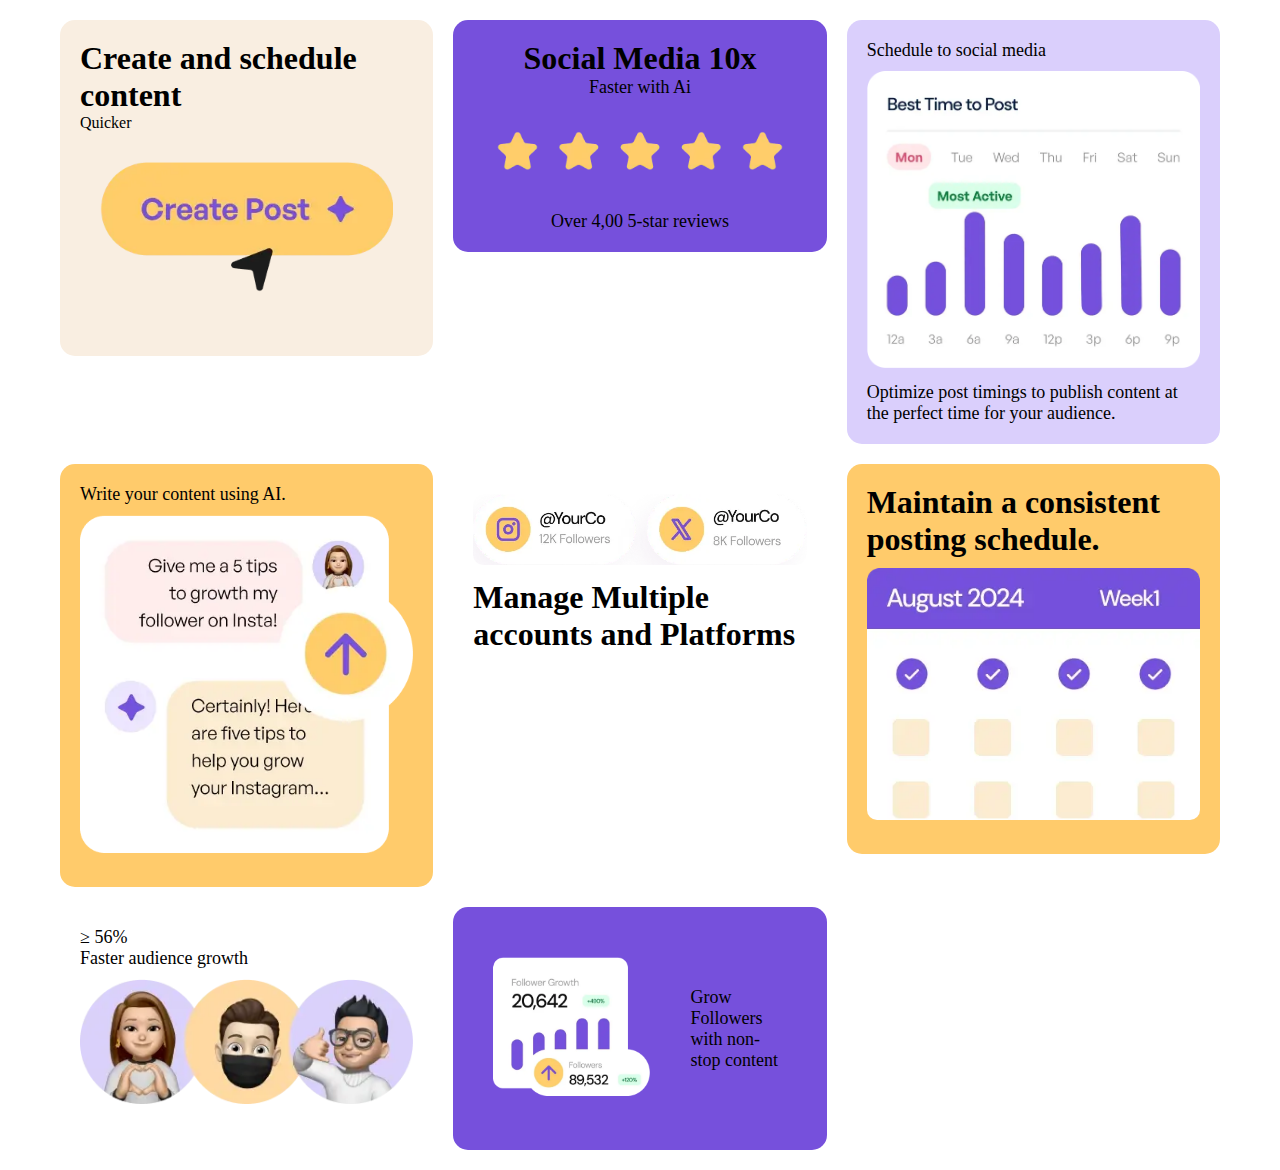
==== index.html @ 74a85be7 "first commit" ====
<!DOCTYPE html>
<html lang="en">
  <head>
    <meta charset="UTF-8" />
    <meta name="viewport" content="width=device-width, initial-scale=1.0" />
    <!-- displays site properly based on user's device -->

    <link
      rel="icon"
      type="image/png"
      sizes="32x32"
      href="bento-grid-main/assets/images/favicon-32x32.png"
    />
    <title>Frontend Mentor | Bento grid</title>
    <link rel="stylesheet" href="styles.css" />
  </head>
  <body>
    <main>
      <section>
        <div class="first-grid">
          <h1>Create and schedule content</h1>
          <span>Quicker</span>
          <div>
            <img
              src="bento-grid-main/assets/images/illustration-create-post.webp"
              alt=""
            />
          </div>
        </div>
      </section>
      <section>
        <div class="second-grid">
          <h1>Social Media <span>10x</span></h1>
          <p>Faster with Ai</p>
          <div>
            <img
              src="bento-grid-main/assets/images/illustration-five-stars.webp"
              alt=""
            />
          </div>
          <p>Over 4,00 5-star reviews</p>
        </div>
      </section>
      <section>
        <div class="third-grid">
          <p>Schedule to social media</p>
          <img
            src="bento-grid-main/assets/images/illustration-schedule-posts.webp"
            alt=""
          />
          <p>
            Optimize post timings to publish content at the perfect time for
            your audience.
          </p>
        </div>
      </section>
      <section>
        <div class="fourth-grid">
          <p>Write your content using AI.</p>
          <img
            src="bento-grid-main/assets/images/illustration-ai-content.webp"
            alt=""
          />
        </div>
      </section>
      <section>
        <div class="fifth-grid">
          <img
            src="bento-grid-main/assets/images/illustration-multiple-platforms.webp"
            alt=""
          />
          <h1>Manage Multiple accounts and Platforms</h1>
        </div>
      </section>
      <section>
        <div class="sixth-grid">
          <h1>Maintain a consistent posting schedule.</h1>
          <img
            src="bento-grid-main/assets/images/illustration-consistent-schedule.webp"
            alt=""
          />
        </div>
      </section>
      <section>
        <div class="seventh-grid">
          <p>&GreaterEqual; 56%</p>
          <p>Faster audience growth</p>
          <img
            src="bento-grid-main/assets/images/illustration-audience-growth.webp"
            alt=""
          />
        </div>
      </section>
      <section>
        <div class="eigth-grid">
          <div>
            <img
              src="bento-grid-main/assets/images/illustration-grow-followers.webp"
              alt=""
            />
          </div>
          <div>
            <p>Grow Followers with non-stop content</p>
          </div>
        </div>
      </section>
    </main>
  </body>
</html>
---- styles.css ----
* {
  padding: 0;
  margin: 0;
  box-sizing: border-box;
}
main {
  display: grid;
  grid-template-columns: repeat(auto-fit, minmax(300px, 1fr));
  /* grid-template-columns: repeat(1, 1fr); */
  gap: 20px;
  padding: 20px;
  width: 100%;
  max-width: 1200px;
}
p {
  font-size: 18px;
}
section div {
  border-radius: 15px;
  /* box-shadow: 0 4px 6px rgba(0, 0, 0, 0.1); */
  padding: 20px;
  transition: transform 0.2s, box-shadow 0.2s;
}
.first-grid {
  background-color: hsl(31, 66%, 93%);
}
.second-grid {
  background-color: hsl(256, 67%, 59%);
  text-align: center;
}
.third-grid {
  background-color: hsl(254, 88%, 90%);
}
.fourth-grid {
  background-color: hsl(39, 100%, 71%);
}
.fifth-grid {
  background-color: white;
}
.sixth-grid {
  background-color: hsl(39, 100%, 71%);
}
.seventh-grid {
  background-color: white;
}
.eigth-grid {
  background-color: hsl(256, 67%, 59%);
  display: flex;
  align-items: center;
  flex-direction: column;
}
section div img {
  max-width: 100%;
  height: auto;
  margin: 10px 0;
  border-radius: 10px;
}
@media (min-width: 1024px) {
  body {
    display: flex;
    align-items: center;
    justify-content: center;
  }
  main {
    grid-template-columns: repeat(3, 1fr);
  }
  .third-grid {
    grid-row: span 4;
  }
  .first-grid {
    grid-row: span 2;
  }
  .eigth-grid {
    flex-direction: row;
  }
}
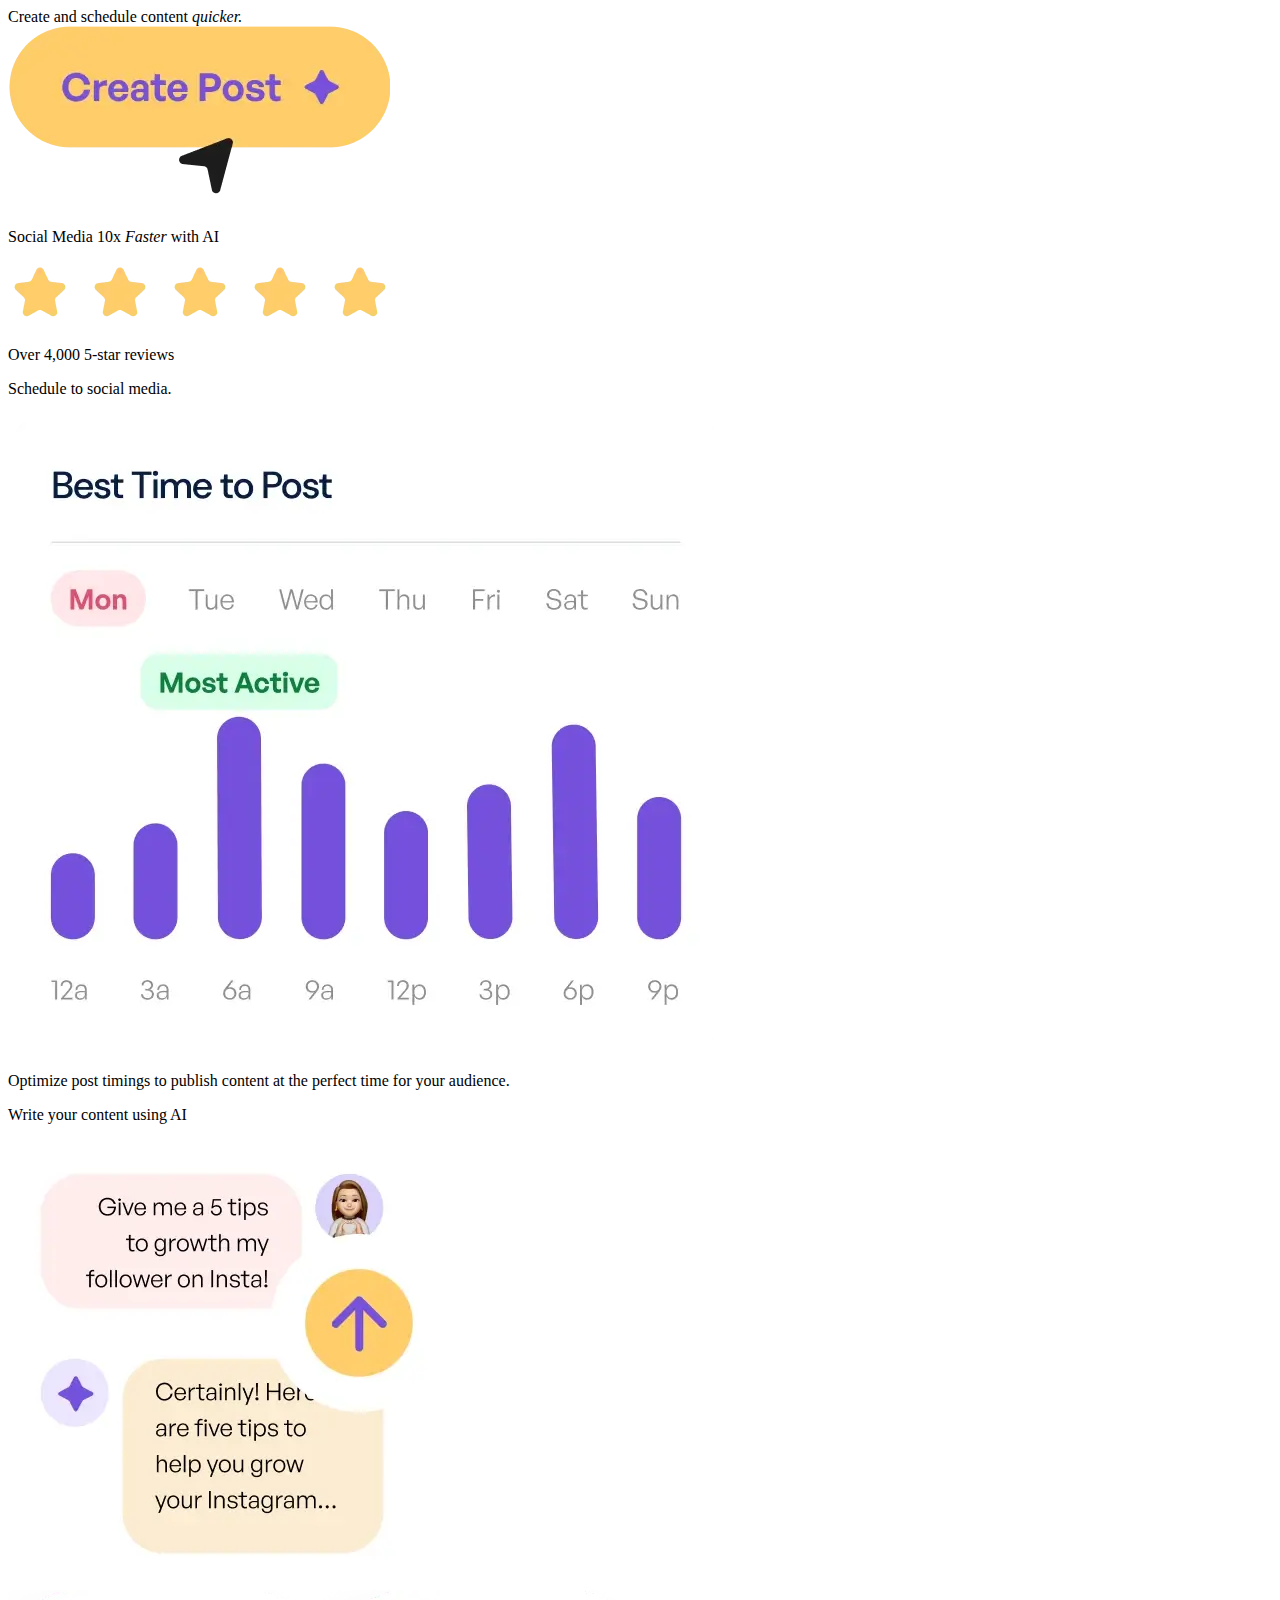
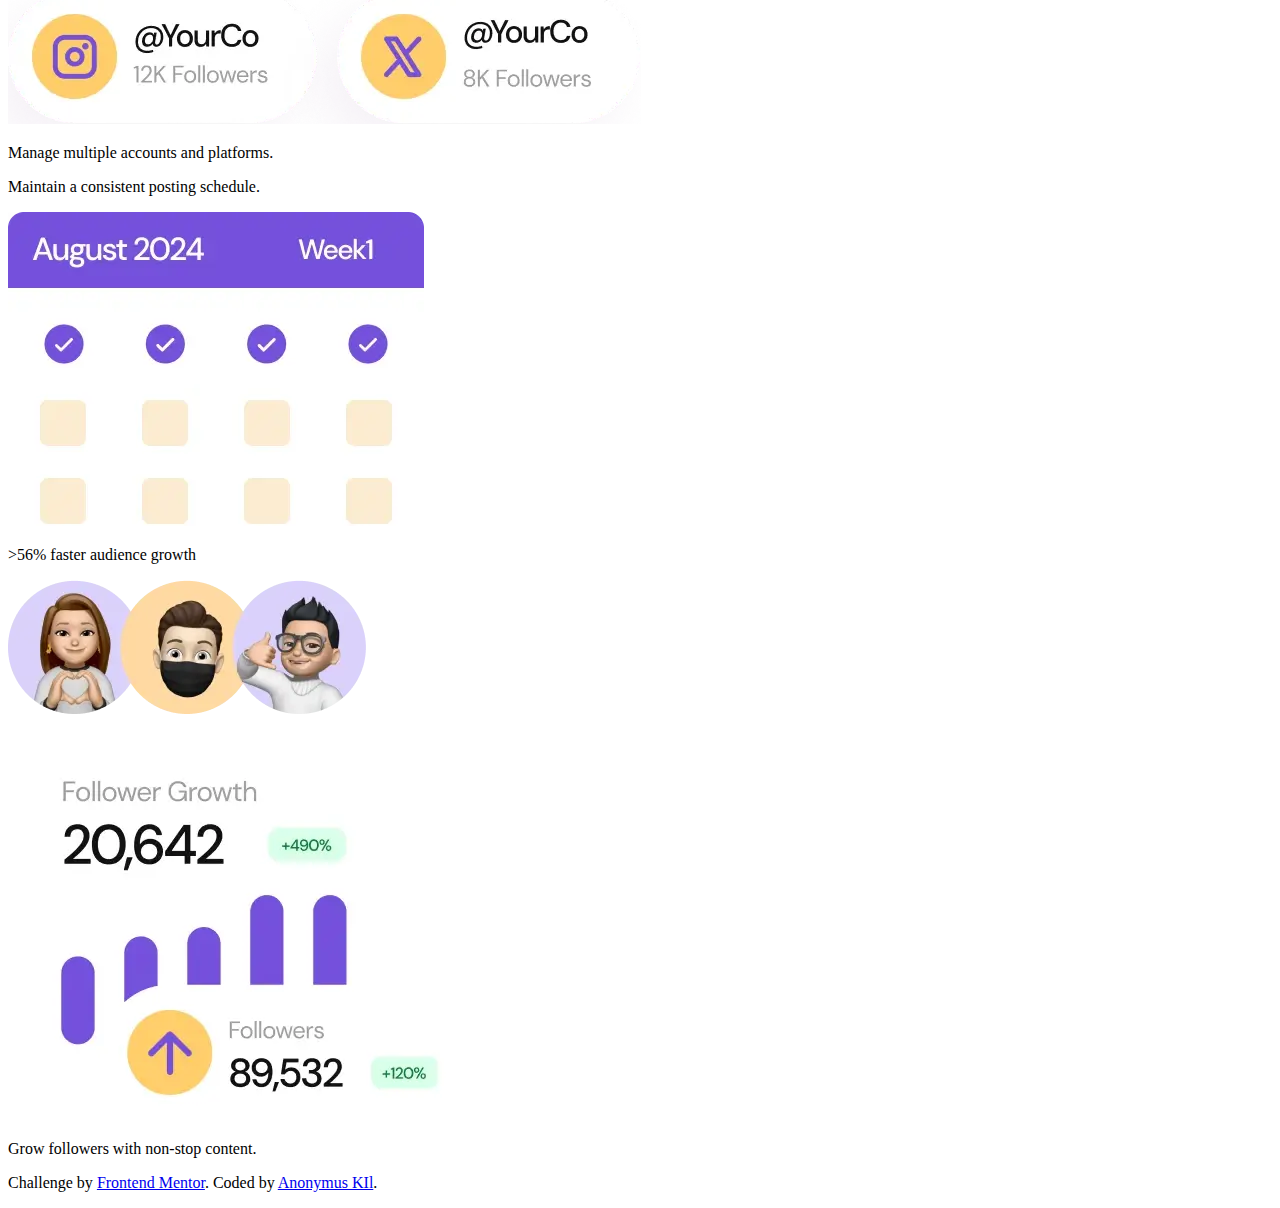
==== commit be1c1b47: "done with it" ====
--- a/index.html
+++ b/index.html
@@ -3,7 +3,6 @@
   <head>
     <meta charset="UTF-8" />
     <meta name="viewport" content="width=device-width, initial-scale=1.0" />
-    <!-- displays site properly based on user's device -->
 
     <link
       rel="icon"
@@ -11,99 +10,95 @@
       sizes="32x32"
       href="bento-grid-main/assets/images/favicon-32x32.png"
     />
+    <link rel="stylesheet" href="correction.css" />
+
     <title>Frontend Mentor | Bento grid</title>
-    <link rel="stylesheet" href="styles.css" />
   </head>
   <body>
-    <main>
-      <section>
-        <div class="first-grid">
-          <h1>Create and schedule content</h1>
-          <span>Quicker</span>
-          <div>
-            <img
-              src="bento-grid-main/assets/images/illustration-create-post.webp"
-              alt=""
-            />
-          </div>
-        </div>
-      </section>
-      <section>
-        <div class="second-grid">
-          <h1>Social Media <span>10x</span></h1>
-          <p>Faster with Ai</p>
-          <div>
-            <img
-              src="bento-grid-main/assets/images/illustration-five-stars.webp"
-              alt=""
-            />
-          </div>
-          <p>Over 4,00 5-star reviews</p>
-        </div>
-      </section>
-      <section>
-        <div class="third-grid">
-          <p>Schedule to social media</p>
-          <img
-            src="bento-grid-main/assets/images/illustration-schedule-posts.webp"
-            alt=""
-          />
-          <p>
-            Optimize post timings to publish content at the perfect time for
-            your audience.
-          </p>
-        </div>
-      </section>
-      <section>
-        <div class="fourth-grid">
-          <p>Write your content using AI.</p>
-          <img
-            src="bento-grid-main/assets/images/illustration-ai-content.webp"
-            alt=""
-          />
-        </div>
-      </section>
-      <section>
-        <div class="fifth-grid">
-          <img
-            src="bento-grid-main/assets/images/illustration-multiple-platforms.webp"
-            alt=""
-          />
-          <h1>Manage Multiple accounts and Platforms</h1>
-        </div>
-      </section>
-      <section>
-        <div class="sixth-grid">
-          <h1>Maintain a consistent posting schedule.</h1>
-          <img
-            src="bento-grid-main/assets/images/illustration-consistent-schedule.webp"
-            alt=""
-          />
-        </div>
-      </section>
-      <section>
-        <div class="seventh-grid">
-          <p>&GreaterEqual; 56%</p>
-          <p>Faster audience growth</p>
-          <img
-            src="bento-grid-main/assets/images/illustration-audience-growth.webp"
-            alt=""
-          />
-        </div>
-      </section>
-      <section>
-        <div class="eigth-grid">
-          <div>
-            <img
-              src="bento-grid-main/assets/images/illustration-grow-followers.webp"
-              alt=""
-            />
-          </div>
-          <div>
-            <p>Grow Followers with non-stop content</p>
-          </div>
-        </div>
-      </section>
-    </main>
+    <div class="bento-grid">
+      <div class="item">
+        <div class="lg-text">Create and schedule content <em>quicker.</em></div>
+        <img
+          src="bento-grid-main/assets/images/illustration-create-post.webp"
+          alt=""
+        />
+      </div>
+
+      <div class="item">
+        <p class="xlg-text">
+          Social Media <span class="emphasis">10x</span><em> Faster</em> with AI
+        </p>
+        <img
+          src="bento-grid-main/assets/images/illustration-five-stars.webp"
+          alt=""
+        />
+        <p class="sm-text">Over 4,000 5-star reviews</p>
+      </div>
+
+      <div class="item">
+        <p class="lg-text">Schedule to social media.</p>
+        <img
+          src="bento-grid-main/assets/images/illustration-schedule-posts.webp"
+          alt=""
+        />
+        <p class="sm-text">
+          Optimize post timings to publish content at the perfect time for your
+          audience.
+        </p>
+      </div>
+
+      <div class="item">
+        <p class="lg-text">Write your content using AI</p>
+        <img
+          src="bento-grid-main/assets/images/illustration-ai-content.webp"
+          alt=""
+        />
+      </div>
+
+      <div class="item">
+        <img
+          src="bento-grid-main/assets/images/illustration-multiple-platforms.webp"
+          alt=""
+        />
+        <p class="med-text">Manage multiple accounts and platforms.</p>
+      </div>
+
+      <div class="item">
+        <p class="med-text">Maintain a consistent posting schedule.</p>
+        <img
+          src="bento-grid-main/assets/images/illustration-consistent-schedule.webp"
+          alt=""
+        />
+      </div>
+
+      <div class="item">
+        <p class="sm-text">
+          <span class="xlg-text">>56%</span> faster audience growth
+        </p>
+        <img
+          src="bento-grid-main/assets/images/illustration-audience-growth.webp"
+          alt=""
+        />
+      </div>
+
+      <div class="item">
+        <img
+          src="bento-grid-main/assets/images/illustration-grow-followers.webp"
+          alt=""
+        />
+        <p class="lg-text">Grow followers with non-stop content.</p>
+      </div>
+    </div>
+    <p class="attribution">
+      Challenge by
+      <a href="https://www.frontendmentor.io?ref=challenge" target="_blank"
+        >Frontend Mentor</a
+      >. Coded by
+      <a
+        href="https://www.linkedin.com/in/yashi-singh-b4143a246"
+        target="_blank"
+        >Anonymus KIl</a
+      >.
+    </p>
   </body>
 </html>
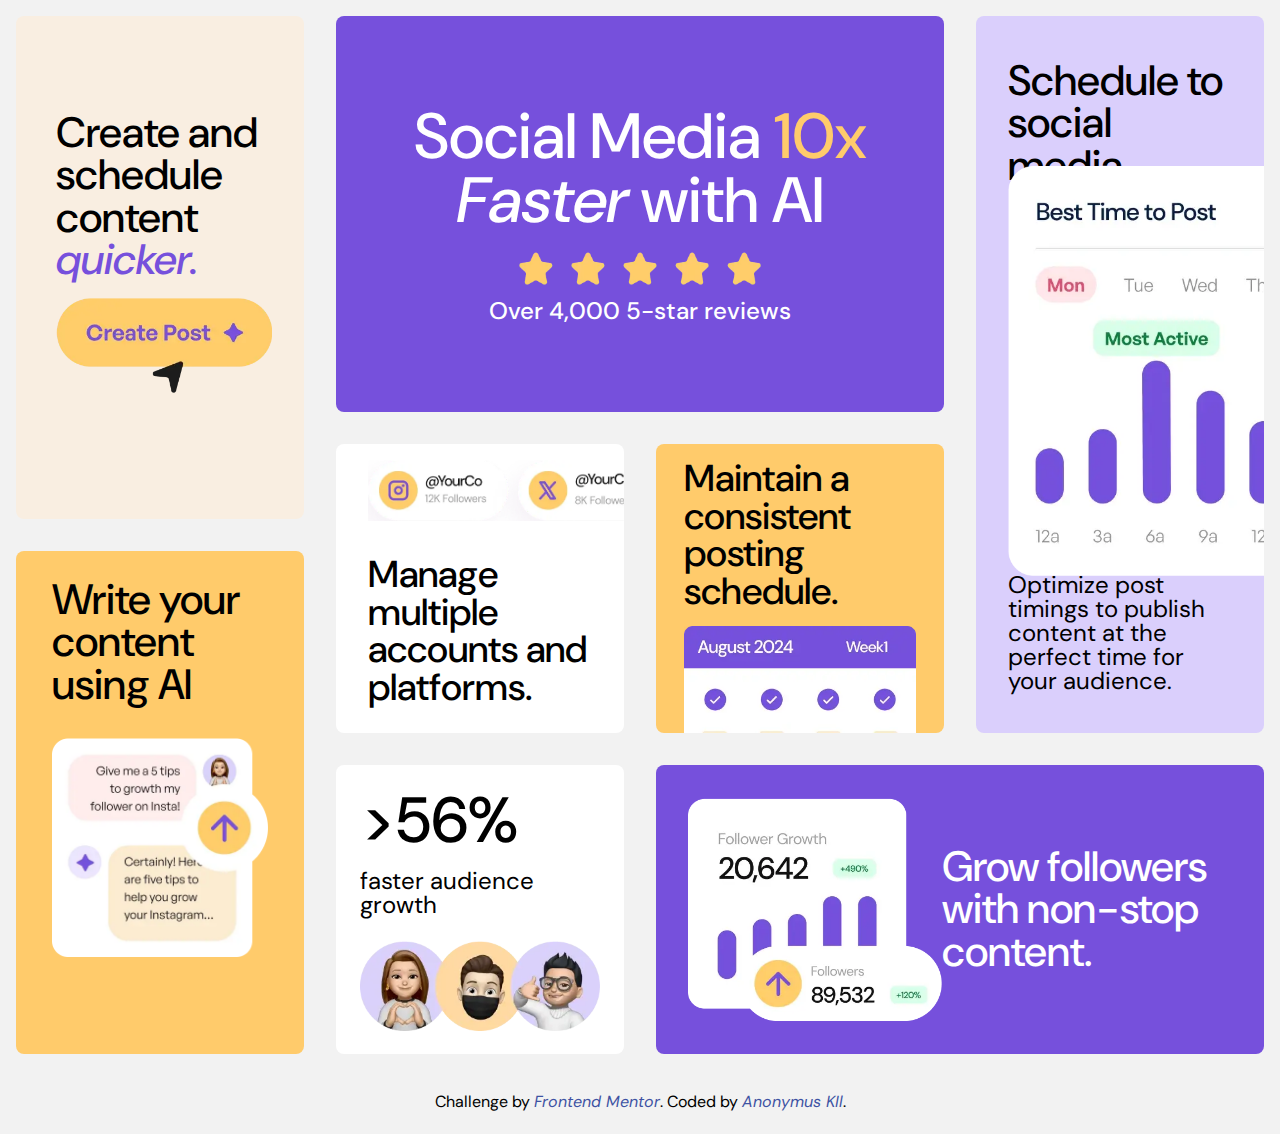
==== commit 610529ee: "done with it" ====
--- a/index.html
+++ b/index.html
@@ -10,7 +10,7 @@
       sizes="32x32"
       href="bento-grid-main/assets/images/favicon-32x32.png"
     />
-    <link rel="stylesheet" href="correction.css" />
+    <link rel="stylesheet" href="styles.css" />
 
     <title>Frontend Mentor | Bento grid</title>
   </head>
--- a/styles.css
+++ b/styles.css
@@ -0,0 +1,297 @@
+@import url("https://fonts.googleapis.com/css2?family=DM+Sans:wght@400;500&display=swap");
+
+* {
+  padding: 0;
+  margin: 0;
+  box-sizing: border-box;
+}
+
+:root {
+  --purple-100: hsl(254, 88%, 90%);
+  --purple-500: hsl(256, 67%, 59%);
+
+  --yellow-100: hsl(31, 66%, 93%);
+  --yellow-500: hsl(39, 100%, 71%);
+
+  --white: hsl(0, 0%, 100%);
+  --black: hsl(0, 0%, 7%);
+}
+
+body {
+  font-family: "DM Sans", sans-serif;
+  font-weight: 400;
+  font-size: 18px;
+  background-color: #f2f2f2;
+  min-height: 100vh;
+  line-height: 1;
+  display: grid;
+  place-content: center;
+}
+
+img {
+  max-width: 100%;
+  display: block;
+}
+
+.xlg-text {
+  font-size: 4rem;
+  font-weight: 500;
+}
+
+.lg-text {
+  font-size: 2.65rem;
+  font-weight: 500;
+}
+
+.med-text {
+  font-size: 2.35rem;
+  font-weight: 500;
+}
+
+.sm-text {
+  font-size: 1.5rem;
+}
+
+.bento-grid {
+  max-width: 1400px;
+  margin: 1rem;
+  display: grid;
+  grid-auto-columns: 1fr;
+  grid-auto-rows: 75px;
+  gap: 2rem;
+  grid-template-areas:
+    "box1 box2 box2 box3"
+    "box1 box2 box2 box3"
+    "box1 box2 box2 box3"
+    "box1 box2 box2 box3"
+    "box1 box5 box6 box3"
+    "box4 box5 box6 box3"
+    "box4 box5 box6 box3"
+    "box4 box7 box8 box8"
+    "box4 box7 box8 box8"
+    "box4 box7 box8 box8";
+}
+
+.bento-grid .item {
+  border-radius: 0.5rem;
+  overflow: hidden;
+}
+.bento-grid .item:nth-child(1) {
+  background-color: var(--yellow-100);
+  grid-area: box1;
+  padding: 6rem 2rem 0 2.5rem;
+}
+
+.bento-grid .item:nth-child(1) em {
+  color: var(--purple-500);
+}
+
+.bento-grid .item:nth-child(1) img {
+  margin-top: 1rem;
+}
+
+.bento-grid .item:nth-child(2) {
+  grid-area: box2;
+  padding: 2rem;
+  text-align: center;
+  font-weight: 500;
+  display: flex;
+  flex-direction: column;
+  align-items: center;
+  justify-content: center;
+}
+
+.bento-grid .item:nth-child(2) .emphasis {
+  color: var(--yellow-500);
+}
+
+.bento-grid .item:nth-child(2) img {
+  width: 250px;
+  margin: 1rem 0 0.5rem;
+}
+
+.bento-grid .item:nth-child(2),
+.bento-grid .item:nth-child(8) {
+  background-color: var(--purple-500);
+  color: var(--white);
+}
+
+.bento-grid .item:nth-child(3) {
+  background-color: var(--purple-100);
+  grid-area: box3;
+  padding: 2.75rem 2rem 2.5rem 2rem;
+  display: flex;
+  flex-direction: column;
+  justify-content: space-between;
+  position: relative;
+}
+
+.bento-grid .item:nth-child(3) img {
+  position: absolute;
+  height: 410px;
+  object-fit: cover;
+  object-position: left;
+  top: 150px;
+}
+
+.bento-grid .item:nth-child(4) {
+  grid-area: box4;
+  padding: 1.75rem 2.25rem;
+}
+
+.bento-grid .item:nth-child(4) p {
+  margin-bottom: 2rem;
+}
+
+.bento-grid .item:nth-child(4),
+.bento-grid .item:nth-child(6) {
+  background-color: var(--yellow-500);
+}
+
+.bento-grid .item:nth-child(5) {
+  grid-area: box5;
+  padding: 1rem 2rem 1rem 2rem;
+  position: relative;
+}
+
+.bento-grid .item:nth-child(5) p {
+  margin-top: 6rem;
+}
+
+.bento-grid .item:nth-child(5) img {
+  position: absolute;
+}
+
+.bento-grid .item:nth-child(5),
+.bento-grid .item:nth-child(7) {
+  background-color: var(--white);
+}
+
+.bento-grid .item:nth-child(6) {
+  grid-area: box6;
+  position: relative;
+  padding: 1rem 1.75rem;
+}
+
+.bento-grid .item:nth-child(6) p {
+  margin-bottom: 1rem;
+}
+
+.bento-grid .item:nth-child(7) {
+  grid-area: box7;
+  padding: 1.5rem;
+}
+
+.bento-grid .item:nth-child(7) span {
+  display: block;
+  margin-bottom: 1rem;
+}
+
+.bento-grid .item:nth-child(7) img {
+  margin-top: 1.5rem;
+}
+
+.bento-grid .item:nth-child(8) {
+  grid-area: box8;
+  padding: 2rem;
+  display: grid;
+  grid-template-columns: 1.75fr 2fr;
+  align-items: center;
+  grid-area: 1rem;
+}
+
+.attribution {
+  font-size: 16px;
+  text-align: center;
+  margin: 20px;
+  line-height: 1.5;
+}
+.attribution a {
+  color: hsl(228, 45%, 44%);
+  text-decoration: none;
+  font-style: italic;
+}
+@media (max-width: 1024px) {
+  .bento-grid {
+    grid-auto-rows: initial;
+    grid-template-areas:
+      "box1 box1 box2 box2"
+      "box1 box1 box2 box2"
+      "box3 box3 box4 box4"
+      "box3 box3 box4 box4"
+      "box5 box5 box6 box6"
+      "box5 box5 box6 box6"
+      "box7 box7 box8 box8"
+      "box7 box7 box8 box8";
+  }
+
+  .bento-grid .item:nth-child(8) {
+    grid-template-columns: 1fr;
+  }
+}
+
+@media (max-width: 768px) {
+  .bento-grid .item {
+    text-align: center;
+  }
+
+  .bento-grid {
+    grid-template-areas:
+      "box2"
+      "box5"
+      "box6"
+      "box3"
+      "box8"
+      "box7"
+      "box1"
+      "box4";
+  }
+
+  .bento-grid .item:nth-child(4),
+  .bento-grid .item:nth-child(5),
+  .bento-grid .item:nth-child(6),
+  .bento-grid .item:nth-child(7) {
+    text-align: left;
+  }
+
+  .bento-grid .item:nth-child(1) {
+    padding: 2rem;
+    text-align: left;
+  }
+
+  .bento-grid .item:nth-child(1) .lg-text {
+    font-size: 2.5rem;
+  }
+
+  .bento-grid .item:nth-child(1) img {
+    width: 250px;
+  }
+
+  .bento-grid .item:nth-child(3) {
+    padding: 2.75rem 1rem 2.5rem 1rem;
+  }
+
+  .bento-grid .item:nth-child(3) .lg-text {
+    font-size: 2.25rem;
+  }
+
+  .bento-grid .item:nth-child(3) img {
+    margin: 1rem 0;
+    position: initial;
+    height: initial;
+  }
+
+  .bento-grid .item:nth-child(5) p {
+    margin-top: 10rem;
+  }
+
+  .bento-grid .item:nth-child(8) {
+    padding: 1.5rem 4rem;
+  }
+}
+
+@media (max-width: 540px) {
+  .bento-grid .item:nth-child(5) p {
+    margin-top: 6rem;
+  }
+}
